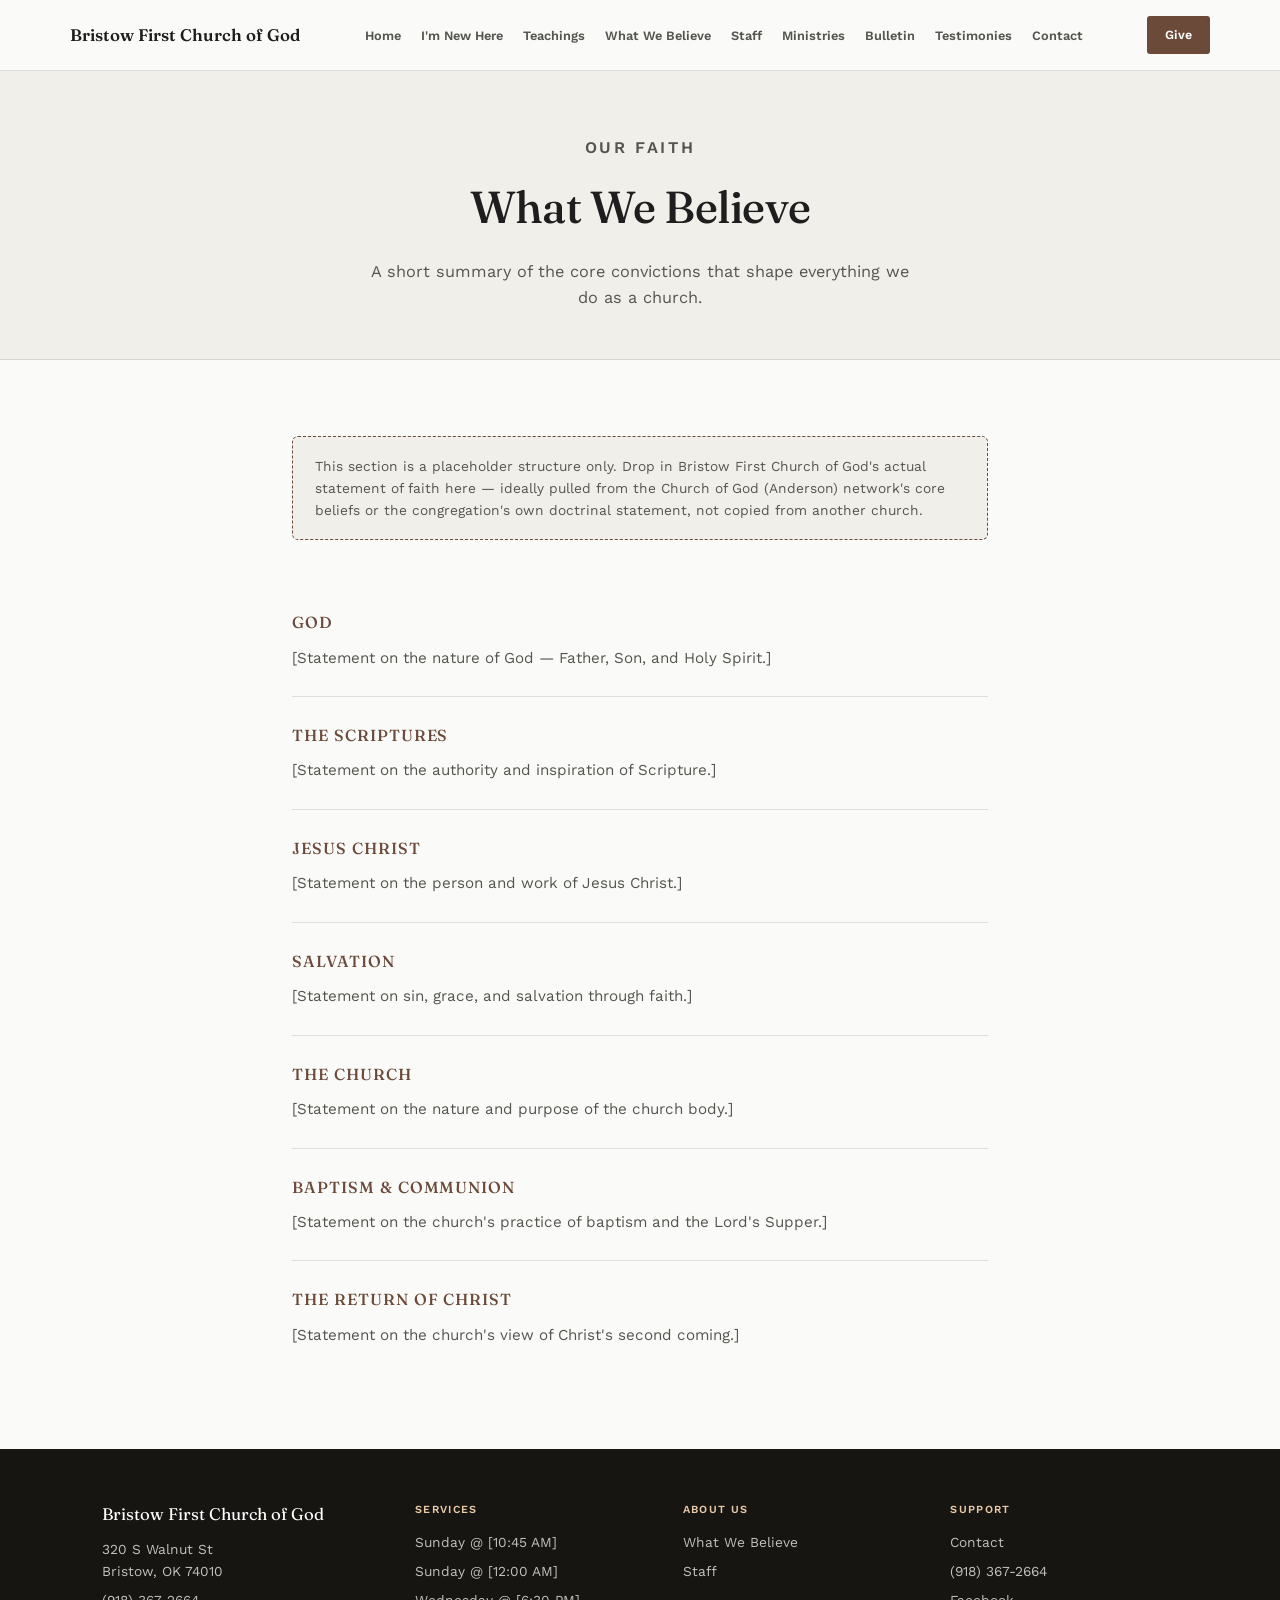
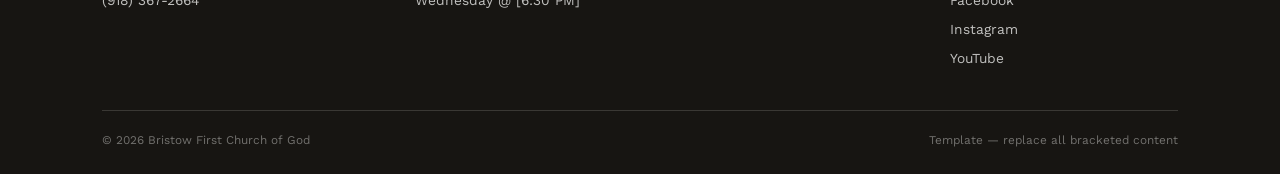
==== believe.html @ 2128fc67 "First commit of website for BFCOG" ====
<!DOCTYPE html>
<html lang="en">
<head>
<meta charset="UTF-8">
<meta name="viewport" content="width=device-width, initial-scale=1.0">
<title>What We Believe — Bristow First Church of God</title>
<link rel="preconnect" href="https://fonts.googleapis.com">
<link href="https://fonts.googleapis.com/css2?family=Fraunces:ital,opsz,wght@0,9..144,300;0,9..144,400;0,9..144,500;0,9..144,600;1,9..144,400&family=Work+Sans:wght@300;400;500;600&display=swap" rel="stylesheet">
<link rel="stylesheet" href="styles.css">
</head>
<body>

<header>
  <div class="wrap nav-row">
    <!-- Brand link returning to homepage -->
    <a href="index.html" class="brand">Bristow First Church of God</a>
    <nav>
      <ul>
        <!-- Home link added -->
        <li><a href="index.html">Home</a></li>
        <li><a href="new.html">I'm New Here</a></li>
        <li><a href="teachings.html">Teachings</a></li>
        <li><a href="believe.html">What We Believe</a></li>
        <li><a href="staff.html">Staff</a></li>
        <li><a href="ministries.html">Ministries</a></li>
        <li><a href="bulletin.html">Bulletin</a></li>
        <li><a href="testimonies.html">Testimonies</a></li>
        <li><a href="contact.html">Contact</a></li>
      </ul>
    </nav>
    <a href="give.html" class="nav-give">Give</a>
  </div>
</header>

<section class="page-banner">
  <div class="wrap">
    <p class="eyebrow">Our Faith</p>
    <h1>What We Believe</h1>
    <p>A short summary of the core convictions that shape everything we do as a church.</p>
  </div>
</section>

<section>
  <div class="wrap belief-block">
    <div class="belief-placeholder-flag">
      This section is a placeholder structure only. Drop in Bristow First Church of God's actual statement of faith here — ideally pulled from the Church of God (Anderson) network's core beliefs or the congregation's own doctrinal statement, not copied from another church.
    </div>

    <div class="belief-item">
      <h3>God</h3>
      <p>[Statement on the nature of God — Father, Son, and Holy Spirit.]</p>
    </div>
    <div class="belief-item">
      <h3>The Scriptures</h3>
      <p>[Statement on the authority and inspiration of Scripture.]</p>
    </div>
    <div class="belief-item">
      <h3>Jesus Christ</h3>
      <p>[Statement on the person and work of Jesus Christ.]</p>
    </div>
    <div class="belief-item">
      <h3>Salvation</h3>
      <p>[Statement on sin, grace, and salvation through faith.]</p>
    </div>
    <div class="belief-item">
      <h3>The Church</h3>
      <p>[Statement on the nature and purpose of the church body.]</p>
    </div>
    <div class="belief-item">
      <h3>Baptism &amp; Communion</h3>
      <p>[Statement on the church's practice of baptism and the Lord's Supper.]</p>
    </div>
    <div class="belief-item">
      <h3>The Return of Christ</h3>
      <p>[Statement on the church's view of Christ's second coming.]</p>
    </div>
  </div>
</section>

<footer>
  <div class="wrap">
    <div class="footer-grid">
      <div>
        <div class="footer-brand">Bristow First Church of God</div>
        <p>320 S Walnut St<br>Bristow, OK 74010</p>
        <p>(918) 367-2664</p>
      </div>
      <div>
        <h5>Services</h5>
        <p>Sunday @ [10:45 AM]</p>
        <p>Sunday @ [12:00 AM]</p>
        <p>Wednesday @ [6:30 PM]</p>
      </div>
      <div>
        <h5>About Us</h5>
        <a href="believe.html">What We Believe</a>
        <a href="staff.html">Staff</a>
      </div>
      <div>
        <h5>Support</h5>
        <a href="contact.html">Contact</a>
        <p>(918) 367-2664</p>
        <a href="#">Facebook</a>
        <a href="#">Instagram</a>
        <a href="#">YouTube</a>
      </div>
    </div>
    <div class="footer-bottom">
      <span>© 2026 Bristow First Church of God</span>
      <span>Template — replace all bracketed content</span>
    </div>
  </div>
</footer>

</body>
</html>
---- styles.css ----
:root {
  --bg: #FAFAF8;
  --ink: #1E1E1E;
  --ink-soft: #55554F;
  --accent: #6B4A3A;
  --accent-deep: #543A2E;
  --line: rgba(30,30,30,0.12);
  --panel: #F1EFEA;
}
* { box-sizing: border-box; margin: 0; padding: 0; }
html { scroll-behavior: smooth; }
body {
  background: var(--bg); color: var(--ink);
  font-family: 'Work Sans', sans-serif; line-height: 1.6;
  -webkit-font-smoothing: antialiased;
}
h1, h2, h3 { font-family: 'Fraunces', serif; font-weight: 500; letter-spacing: -0.01em; }
a { color: inherit; text-decoration: none; }
.wrap { max-width: 1140px; margin: 0 auto; padding: 0 32px; }
.eyebrow { font-size: 0.72rem; letter-spacing: 0.16em; text-transform: uppercase; color: var(--accent); font-weight: 600; }

/* ---- Header / wide flat nav ---- */
header { position: sticky; top: 0; z-index: 50; background: rgba(250,250,248,0.95); backdrop-filter: blur(8px); border-bottom: 1px solid var(--line); }
.nav-row { display: flex; align-items: center; justify-content: space-between; padding: 16px 0; gap: 20px; }
.brand { font-family: 'Fraunces', serif; font-size: 1.05rem; font-weight: 600; white-space: nowrap; }
nav ul { list-style: none; display: flex; gap: 20px; flex-wrap: wrap; }
nav a { font-size: 0.8rem; font-weight: 600; color: var(--ink-soft); white-space: nowrap; }
nav a:hover, nav a.active { color: var(--accent); }
.nav-give { background: var(--accent); color: #fff !important; padding: 9px 18px; border-radius: 3px; font-size: 0.78rem; font-weight: 600; white-space: nowrap; }
.nav-give:hover { background: var(--accent-deep); }

/* ---- Hero: full-bleed image w/ overlay verse + service times card ---- */
.hero {
  position: relative;
  min-height: 84vh;
  display: flex; align-items: flex-end;
  background: linear-gradient(180deg, rgba(30,25,20,0.15) 0%, rgba(20,16,13,0.75) 100%), var(--panel);
  color: #fff;
}
.hero-placeholder-note {
  position: absolute; top: 16px; left: 16px;
  background: rgba(255,255,255,0.9); color: var(--ink);
  font-size: 0.72rem; font-weight: 600; padding: 6px 12px; border-radius: 3px;
}
.hero-inner { width: 100%; padding: 60px 0 48px; }
.hero-verse {
  font-size: clamp(1.3rem, 2.6vw, 1.8rem);
  font-style: italic; font-weight: 400;
  max-width: 26ch; margin-bottom: 40px;
  line-height: 1.4;
}
.hero-panel {
  display: flex; justify-content: space-between; align-items: flex-end;
  gap: 32px; flex-wrap: wrap;
  border-top: 1px solid rgba(255,255,255,0.25); padding-top: 28px;
}
.hero-addr { font-size: 0.9rem; letter-spacing: 0.03em; }
.hero-times .eyebrow { color: #E8C9A8; }
.hero-times-list { font-size: 0.95rem; margin-top: 8px; line-height: 1.7; }
.hero-cta { display: flex; gap: 12px; flex-wrap: wrap; }
.btn-primary { background: var(--accent); color: #fff; padding: 14px 26px; border-radius: 3px; font-size: 0.88rem; font-weight: 600; display: inline-block; transition: background 0.2s; }
.btn-primary:hover { background: var(--accent-deep); }
.btn-outline { border: 1.5px solid rgba(255,255,255,0.7); color: #fff; padding: 12.5px 24px; border-radius: 3px; font-size: 0.88rem; font-weight: 600; display: inline-block; }
.btn-outline:hover { background: rgba(255,255,255,0.12); }

/* ---- Gallery teaser link ---- */
.gallery-strip { padding: 20px 0; text-align: center; background: var(--panel); font-size: 0.9rem; }
.gallery-strip a { color: var(--accent); font-weight: 600; }
.gallery-strip a:hover { text-decoration: underline; }

section { padding: 76px 0; }
.section-head { max-width: 560px; margin: 0 auto 40px; text-align: center; }
.section-head h2 { font-size: clamp(1.6rem, 2.8vw, 2.1rem); margin-top: 8px; }
.section-head p { color: var(--ink-soft); margin-top: 10px; font-size: 0.95rem; }

/* ---- Get the App block ---- */
.app-band { background: var(--accent); color: #fff; text-align: center; }
.app-band h2 { color: #fff; }
.app-band p { color: rgba(255,255,255,0.8); margin: 10px 0 28px; }
.app-badges { display: flex; justify-content: center; gap: 14px; flex-wrap: wrap; }
.app-badge {
  border: 1.5px solid rgba(255,255,255,0.6); border-radius: 6px;
  padding: 10px 18px; font-size: 0.82rem; font-weight: 600;
}

/* ---- Contact form ---- */
.contact-form { max-width: 560px; margin: 0 auto; display: grid; gap: 14px; }
.form-row { display: grid; grid-template-columns: 1fr 1fr; gap: 14px; }
input, textarea {
  width: 100%; padding: 13px 16px; border: 1px solid var(--line); border-radius: 3px;
  font-family: 'Work Sans', sans-serif; font-size: 0.9rem; background: #fff; color: var(--ink);
}
textarea { min-height: 120px; resize: vertical; }
.contact-form button {
  justify-self: start; background: var(--accent); color: #fff; border: none;
  padding: 13px 30px; border-radius: 3px; font-size: 0.88rem; font-weight: 600; cursor: pointer;
}
.contact-form button:hover { background: var(--accent-deep); }

/* ---- Footer: Services / About / Support columns ---- */
footer { background: #171512; color: rgba(250,250,248,0.75); padding: 52px 0 24px; }
.footer-grid { display: grid; grid-template-columns: 1.2fr 1fr 1fr 1fr; gap: 40px; padding-bottom: 34px; border-bottom: 1px solid rgba(250,250,248,0.15); }
.footer-brand { font-family: 'Fraunces', serif; color: #fff; font-size: 1.05rem; margin-bottom: 10px; }
.footer-grid h5 { font-size: 0.68rem; letter-spacing: 0.12em; text-transform: uppercase; color: #E8C9A8; margin-bottom: 12px; font-weight: 600; }
.footer-grid p, .footer-grid a { font-size: 0.86rem; display: block; margin-bottom: 7px; color: rgba(250,250,248,0.75); }
.footer-grid a:hover { color: #fff; }
.footer-bottom { padding-top: 20px; display: flex; justify-content: space-between; font-size: 0.74rem; color: rgba(250,250,248,0.4); flex-wrap: wrap; gap: 10px; }

/* ==========================================================
   "I'm New Here" page
   ========================================================== */

/* Simple page header banner (no full hero image needed here) */
.page-banner {
  background: var(--panel);
  padding: 64px 0 48px;
  text-align: center;
  border-bottom: 1px solid var(--line);
}
.page-banner h1 { font-size: clamp(2rem, 4vw, 2.8rem); margin: 10px 0 16px; }
.page-banner p { color: var(--ink-soft); max-width: 56ch; margin: 0 auto; font-size: 1.02rem; }

/* Welcome video/media block */
.welcome-media {
  aspect-ratio: 16/9;
  max-width: 820px;
  margin: 0 auto;
  background: #17140f;
  border-radius: 6px;
  display: flex; align-items: center; justify-content: center;
  position: relative;
  overflow: hidden;
}
.welcome-media-note {
  color: rgba(255,255,255,0.55);
  font-size: 0.82rem;
  font-weight: 600;
  text-align: center;
}
.play-circle {
  width: 64px; height: 64px; border-radius: 50%;
  background: var(--accent);
  display: flex; align-items: center; justify-content: center;
  margin: 0 auto 14px;
}

/* Three-way CTA cards: Get Connected / I Need Prayer / Plan Your Visit */
.new-cta-grid {
  display: grid;
  grid-template-columns: repeat(3, 1fr);
  gap: 22px;
}
.new-cta-card {
  background: #fff;
  border: 1px solid var(--line);
  border-radius: 6px;
  padding: 34px 28px;
  text-align: center;
  transition: transform 0.2s, box-shadow 0.2s;
}
.new-cta-card:hover { transform: translateY(-3px); box-shadow: 0 18px 34px -20px rgba(30,30,30,0.28); }
.new-cta-icon {
  width: 48px; height: 48px; border-radius: 50%;
  background: var(--panel);
  display: flex; align-items: center; justify-content: center;
  margin: 0 auto 18px;
}
.new-cta-card h3 { font-size: 1.15rem; margin-bottom: 10px; }
.new-cta-card p { color: var(--ink-soft); font-size: 0.9rem; margin-bottom: 20px; }
.new-cta-card a.btn-primary { padding: 11px 22px; font-size: 0.82rem; }

/* "What to expect" simple list section */
.expect-list {
  max-width: 720px;
  margin: 0 auto;
  display: grid;
  gap: 22px;
}
.expect-item { display: flex; gap: 18px; align-items: flex-start; }
.expect-num {
  font-family: 'Fraunces', serif; font-style: italic; color: var(--accent);
  font-size: 1.15rem; width: 30px; flex-shrink: 0;
}
.expect-item h4 { font-size: 1rem; margin-bottom: 4px; }
.expect-item p { color: var(--ink-soft); font-size: 0.9rem; }

@media (max-width: 900px) {
  nav ul { display: none; }
  .form-row { grid-template-columns: 1fr; }
  .footer-grid { grid-template-columns: 1fr 1fr; }
  .new-cta-grid { grid-template-columns: 1fr; }
}

/* ==========================================================
   Teachings page
   ========================================================== */
.current-series {
  background: var(--panel);
  border-radius: 8px;
  padding: 36px;
  display: flex; justify-content: space-between; align-items: center;
  gap: 24px; flex-wrap: wrap;
  margin-bottom: 56px;
}
.current-series h3 { font-size: 1.3rem; margin: 6px 0 6px; }
.current-series p { color: var(--ink-soft); font-size: 0.92rem; }

.book-columns { display: grid; grid-template-columns: 1fr 1fr; gap: 48px; }
.book-columns h3 { font-size: 0.9rem; letter-spacing: 0.1em; text-transform: uppercase; color: var(--accent); margin-bottom: 18px; }
.book-list { list-style: none; columns: 2; gap: 20px; }
.book-list li { margin-bottom: 10px; break-inside: avoid; }
.book-list a { font-size: 0.92rem; color: var(--ink); border-bottom: 1px solid transparent; }
.book-list a:hover { color: var(--accent); border-bottom-color: var(--accent); }

.topic-chip-row { display: flex; flex-wrap: wrap; gap: 10px; margin-top: 56px; }
.topic-chip {
  border: 1px solid var(--line); border-radius: 20px; padding: 9px 18px;
  font-size: 0.84rem; font-weight: 500; color: var(--ink-soft);
}
.topic-chip:hover { border-color: var(--accent); color: var(--accent); }

/* ==========================================================
   What We Believe page
   ========================================================== */
.belief-block { max-width: 760px; margin: 0 auto; }
.belief-item { padding: 26px 0; border-bottom: 1px solid var(--line); }
.belief-item:last-child { border-bottom: none; }
.belief-item h3 { font-size: 1rem; letter-spacing: 0.06em; text-transform: uppercase; color: var(--accent); margin-bottom: 10px; }
.belief-item p { color: var(--ink-soft); font-size: 0.95rem; }
.belief-placeholder-flag {
  background: var(--panel); border: 1px dashed var(--accent);
  border-radius: 6px; padding: 18px 22px; font-size: 0.86rem; color: var(--ink-soft);
  margin-bottom: 44px;
}

/* ==========================================================
   Staff page
   ========================================================== */
.staff-section-label {
  font-family: 'Fraunces', serif; font-size: 1.4rem; margin: 64px 0 28px;
  padding-top: 8px; border-top: 1px solid var(--line);
}
.staff-section-label:first-of-type { border-top: none; margin-top: 0; }
.staff-grid { display: grid; grid-template-columns: repeat(3, 1fr); gap: 32px; }
.staff-grid.board { grid-template-columns: repeat(4, 1fr); }
.staff-card { text-align: left; }
.staff-photo {
  aspect-ratio: 1/1; border-radius: 6px; background: var(--panel);
  display: flex; align-items: center; justify-content: center;
  color: var(--ink-soft); font-size: 0.78rem; font-weight: 600; margin-bottom: 16px;
}
.staff-card h3 { font-size: 1.05rem; margin-bottom: 3px; }
.staff-card .staff-role { color: var(--accent); font-size: 0.84rem; font-weight: 600; margin-bottom: 4px; }
.staff-card .staff-email { color: var(--ink-soft); font-size: 0.82rem; }

/* ==========================================================
   Ministries page
   ========================================================== */
.ministries-grid { display: grid; grid-template-columns: repeat(3, 1fr); gap: 22px; }
.ministry-card {
  background: #fff; border: 1px solid var(--line); border-radius: 6px; padding: 28px;
  transition: transform 0.2s, box-shadow 0.2s;
}
.ministry-card:hover { transform: translateY(-3px); box-shadow: 0 16px 30px -18px rgba(30,30,30,0.25); }
.ministry-card h3 { font-size: 1.05rem; margin-bottom: 8px; }
.ministry-card p { color: var(--ink-soft); font-size: 0.88rem; }

/* ==========================================================
   Monthly Bulletin page
   ========================================================== */
.bulletin-frame {
  max-width: 640px; margin: 0 auto;
  aspect-ratio: 8.5/11; background: var(--panel); border: 1px solid var(--line); border-radius: 6px;
  display: flex; align-items: center; justify-content: center;
  color: var(--ink-soft); font-size: 0.85rem; font-weight: 600;
}
.bulletin-archive { max-width: 640px; margin: 32px auto 0; display: grid; gap: 10px; }
.bulletin-archive-row {
  display: flex; justify-content: space-between; align-items: center;
  padding: 14px 18px; border: 1px solid var(--line); border-radius: 4px; font-size: 0.9rem;
}
.bulletin-archive-row a { color: var(--accent); font-weight: 600; font-size: 0.84rem; }

/* ==========================================================
   Testimonies page
   ========================================================== */
.testimony-grid { display: grid; grid-template-columns: repeat(3, 1fr); gap: 24px; }
.testimony-card { background: #fff; border: 1px solid var(--line); border-radius: 6px; overflow: hidden; }
.testimony-thumb {
  aspect-ratio: 16/9; background: #17140f;
  display: flex; align-items: center; justify-content: center;
}
.testimony-body { padding: 18px 20px; }
.testimony-body h3 { font-size: 0.98rem; }

/* ==========================================================
   Contact page
   ========================================================== */
.contact-layout { display: grid; grid-template-columns: 1fr 1fr; gap: 64px; align-items: start; }
.contact-info-block { display: grid; gap: 28px; }
.contact-info-item h4 { font-size: 0.72rem; letter-spacing: 0.12em; text-transform: uppercase; color: var(--accent); margin-bottom: 8px; font-weight: 600; }
.contact-info-item p { font-size: 1rem; }
.service-time-row { display: flex; justify-content: space-between; font-size: 0.92rem; padding: 10px 0; border-bottom: 1px solid var(--line); }
.service-time-row:last-child { border-bottom: none; }

/* ==========================================================
   Give page
   ========================================================== */
.give-panel {
  max-width: 620px; margin: 0 auto;
  background: var(--panel); border-radius: 8px; padding: 48px;
  text-align: center;
}
.give-panel h2 { margin: 12px 0 14px; }
.give-panel p { color: var(--ink-soft); margin-bottom: 26px; }
.give-methods { display: flex; flex-direction: column; gap: 10px; margin-top: 30px; text-align: left; }
.give-method-row {
  display: flex; justify-content: space-between; align-items: center;
  background: #fff; border: 1px solid var(--line); border-radius: 4px; padding: 14px 18px; font-size: 0.9rem;
}

@media (max-width: 900px) {
  .book-columns { grid-template-columns: 1fr; }
  .staff-grid, .staff-grid.board, .ministries-grid, .testimony-grid { grid-template-columns: 1fr 1fr; }
  .contact-layout { grid-template-columns: 1fr; }
}
@media (max-width: 560px) {
  .staff-grid, .staff-grid.board, .ministries-grid, .testimony-grid { grid-template-columns: 1fr; }
  .book-list { columns: 1; }
}
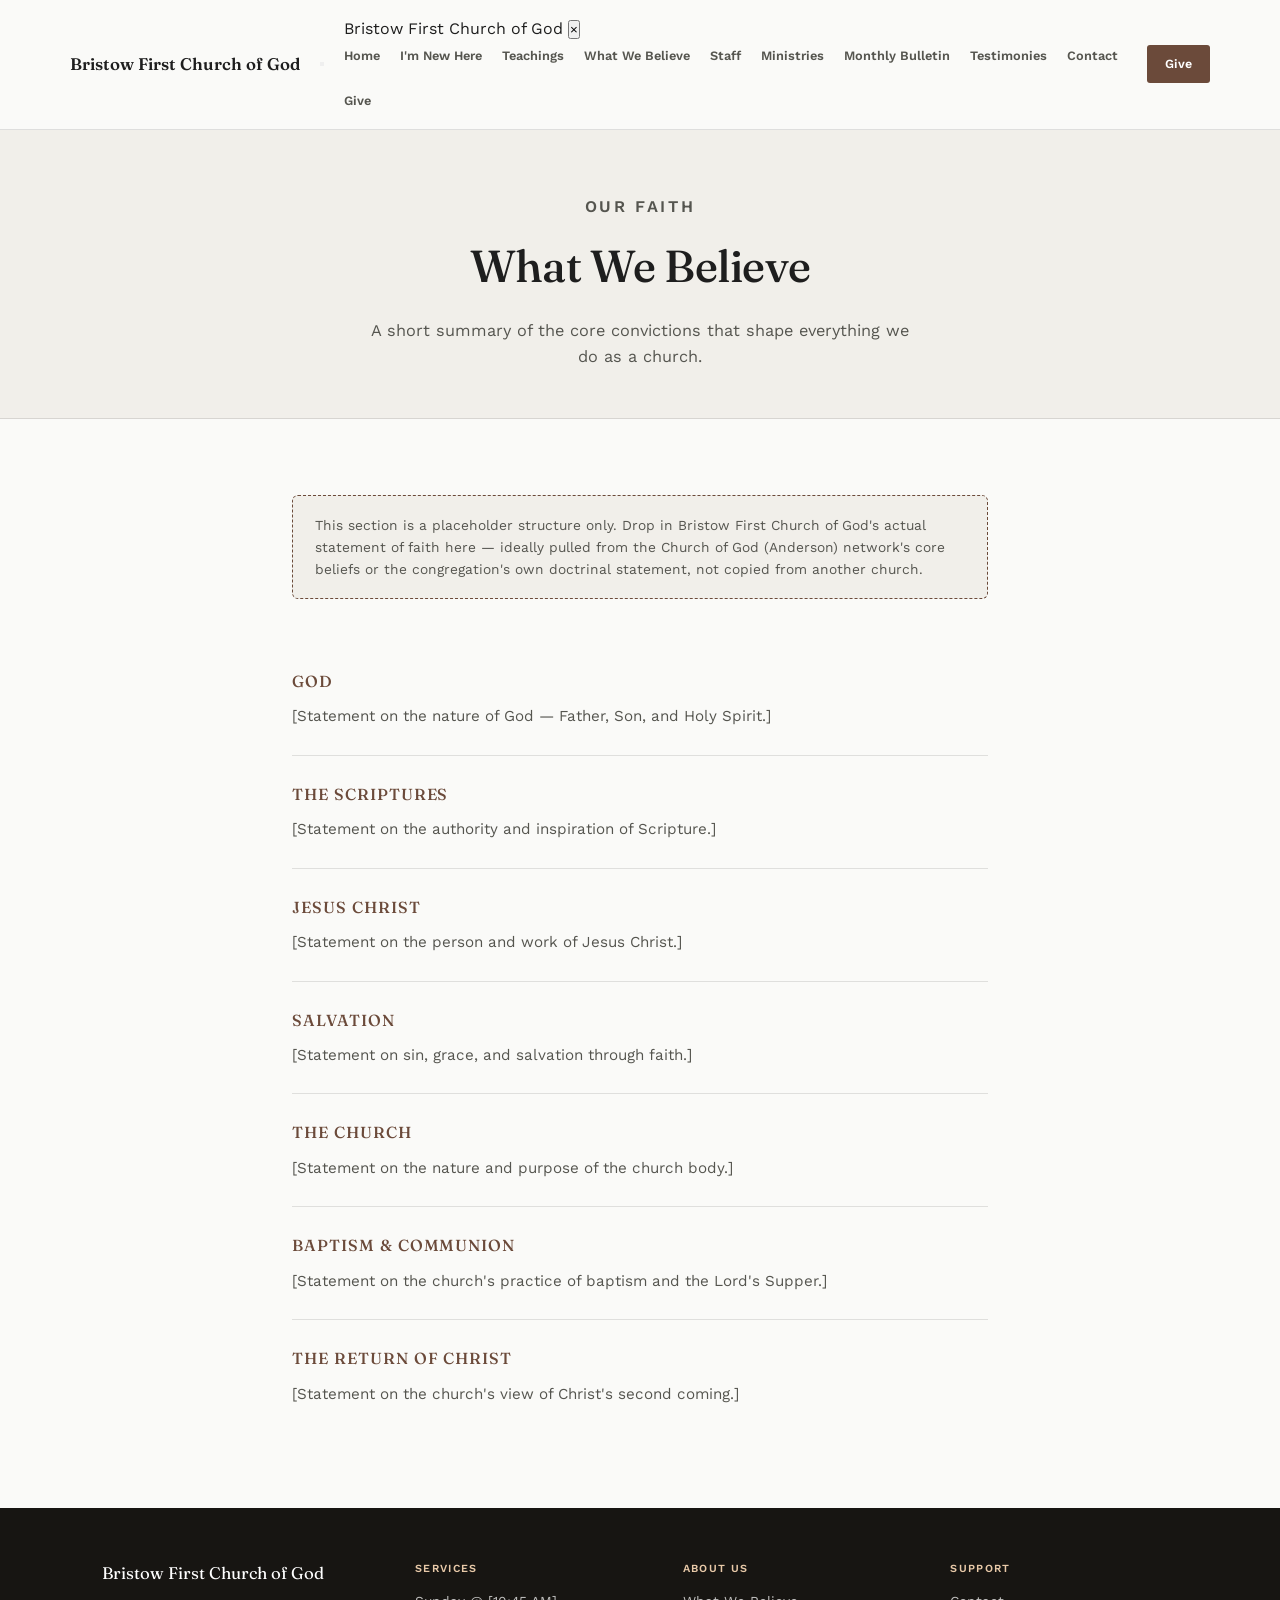
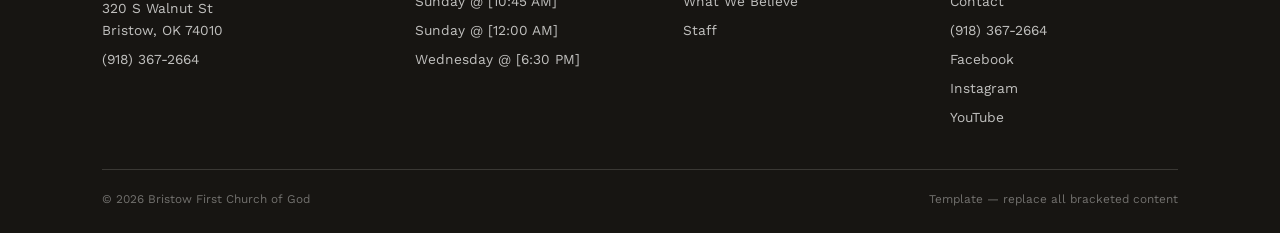
==== commit 8e43ca3f: "added mobile dropdown header" ====
--- a/believe.html
+++ b/believe.html
@@ -12,23 +12,35 @@
 
 <header>
   <div class="wrap nav-row">
-    <!-- Brand link returning to homepage -->
     <a href="index.html" class="brand">Bristow First Church of God</a>
-    <nav>
+    
+    <!-- Mobile Hamburger Button -->
+    <button class="nav-toggle" id="navToggle" aria-label="Toggle navigation">
+      <span class="icon-bar"></span>
+      <span class="icon-bar"></span>
+      <span class="icon-bar"></span>
+    </button>
+
+    <!-- Navigation Menu (Slides out on mobile) -->
+    <nav id="navMenu">
+      <div class="mobile-nav-header">
+        <span class="mobile-brand">Bristow First Church of God</span>
+        <button class="nav-close" id="navClose" aria-label="Close menu">&times;</button>
+      </div>
       <ul>
-        <!-- Home link added -->
         <li><a href="index.html">Home</a></li>
         <li><a href="new.html">I'm New Here</a></li>
         <li><a href="teachings.html">Teachings</a></li>
         <li><a href="believe.html">What We Believe</a></li>
         <li><a href="staff.html">Staff</a></li>
         <li><a href="ministries.html">Ministries</a></li>
-        <li><a href="bulletin.html">Bulletin</a></li>
+        <li><a href="bulletin.html">Monthly Bulletin</a></li>
         <li><a href="testimonies.html">Testimonies</a></li>
         <li><a href="contact.html">Contact</a></li>
+        <li><a href="give.html" class="mobile-give-link">Give</a></li>
       </ul>
     </nav>
-    <a href="give.html" class="nav-give">Give</a>
+    <a href="give.html" class="nav-give desktop-only">Give</a>
   </div>
 </header>
 
@@ -111,6 +123,24 @@
     </div>
   </div>
 </footer>
+<script>
+  const navToggle = document.getElementById('navToggle');
+  const navClose = document.getElementById('navClose');
+  const navMenu = document.getElementById('navMenu');
 
+  if (navToggle && navMenu) {
+    navToggle.addEventListener('click', () => {
+      navMenu.classList.add('is-open');
+      document.body.style.overflow = 'hidden'; // Prevent background scrolling
+    });
+  }
+
+  if (navClose && navMenu) {
+    navClose.addEventListener('click', () => {
+      navMenu.classList.remove('is-open');
+      document.body.style.overflow = '';
+    });
+  }
+</script>
 </body>
 </html>
--- a/styles.css
+++ b/styles.css
@@ -184,13 +184,6 @@
 .expect-item h4 { font-size: 1rem; margin-bottom: 4px; }
 .expect-item p { color: var(--ink-soft); font-size: 0.9rem; }
 
-@media (max-width: 900px) {
-  nav ul { display: none; }
-  .form-row { grid-template-columns: 1fr; }
-  .footer-grid { grid-template-columns: 1fr 1fr; }
-  .new-cta-grid { grid-template-columns: 1fr; }
-}
-
 /* ==========================================================
    Teachings page
    ========================================================== */
@@ -319,12 +312,230 @@
   background: #fff; border: 1px solid var(--line); border-radius: 4px; padding: 14px 18px; font-size: 0.9rem;
 }
 
+/* ==========================================================
+   Responsive Breakpoints
+   ========================================================== */
+
+/* Tablet & Smaller Devices */
 @media (max-width: 900px) {
+  .wrap { padding: 0 20px; }
   .book-columns { grid-template-columns: 1fr; }
-  .staff-grid, .staff-grid.board, .ministries-grid, .testimony-grid { grid-template-columns: 1fr 1fr; }
-  .contact-layout { grid-template-columns: 1fr; }
-}
-@media (max-width: 560px) {
-  .staff-grid, .staff-grid.board, .ministries-grid, .testimony-grid { grid-template-columns: 1fr; }
+  .staff-grid, .staff-grid.board, .ministries-grid, .testimony-grid { grid-template-columns: repeat(2, 1fr); }
+  .contact-layout { grid-template-columns: 1fr; gap: 40px; }
+  .footer-grid { grid-template-columns: repeat(2, 1fr); gap: 30px; }
+  nav ul { gap: 12px 16px; }
+}
+
+/* Mobile Phone Screens */
+@media (max-width: 600px) {
+  section { padding: 44px 0; }
+  
+  /* Navigation & Header */
+  .nav-row {
+    flex-direction: column;
+    align-items: stretch;
+    gap: 12px;
+    padding: 12px 0;
+  }
+  .brand {
+    text-align: center;
+    white-space: normal;
+  }
+  nav ul {
+    justify-content: center;
+    gap: 10px 14px;
+  }
+  nav a {
+    font-size: 0.78rem;
+  }
+  .nav-give {
+    text-align: center;
+    display: block;
+    width: 100%;
+  }
+
+  /* Hero & Banners */
+  .hero {
+    min-height: auto;
+    padding: 40px 0 32px;
+  }
+  .hero-verse {
+    font-size: 1.15rem;
+    margin-bottom: 24px;
+  }
+  .hero-panel {
+    flex-direction: column;
+    align-items: stretch;
+    gap: 20px;
+  }
+  .hero-cta {
+    flex-direction: column;
+  }
+  .hero-cta .btn-primary, .hero-cta .btn-outline {
+    text-align: center;
+    width: 100%;
+  }
+  .page-banner {
+    padding: 40px 0 28px;
+  }
+  .page-banner h1 {
+    font-size: 1.75rem;
+  }
+
+  /* Card Grids */
+  .staff-grid, 
+  .staff-grid.board, 
+  .ministries-grid, 
+  .testimony-grid, 
+  .new-cta-grid {
+    grid-template-columns: 1fr;
+    gap: 16px;
+  }
+
+  /* Layout Containers & Components */
   .book-list { columns: 1; }
+  .form-row { grid-template-columns: 1fr; gap: 14px; }
+  .footer-grid { grid-template-columns: 1fr; gap: 28px; }
+  .footer-bottom {
+    flex-direction: column;
+    align-items: center;
+    text-align: center;
+  }
+
+  .give-panel {
+    padding: 24px 16px;
+  }
+  .give-method-row {
+    flex-direction: column;
+    align-items: flex-start;
+    gap: 4px;
+  }
+
+  .expect-item {
+    gap: 12px;
+  }
+
+  .current-series {
+    padding: 20px;
+    flex-direction: column;
+    align-items: stretch;
+  }
+
+  .bulletin-archive-row {
+    flex-direction: column;
+    align-items: flex-start;
+    gap: 6px;
+  }
+  /* Mobile Hamburger Toggle Button - Hidden by default on desktop */
+.nav-toggle {
+  display: none;
+  background: none;
+  border: none;
+  cursor: pointer;
+  padding: 8px;
+  flex-direction: column;
+  gap: 5px;
+  z-index: 60;
+}
+
+.icon-bar {
+  display: block;
+  width: 24px;
+  height: 2px;
+  background-color: var(--ink);
+  transition: all 0.3s ease;
+}
+
+.mobile-nav-header {
+  display: none;
+}
+
+.mobile-give-link {
+  display: none;
+}
+
+/* Mobile Screen Modifications */
+@media (max-width: 900px) {
+    .desktop-only {
+      display: none !important;
+    }
+
+    .nav-toggle {
+      display: flex;
+    }
+
+    /* Full-screen dark overlay menu matching reference image */
+    nav {
+      position: fixed;
+      top: 0;
+      left: 0;
+      width: 100vw;
+      height: 100vh;
+      background: rgba(18, 16, 14, 0.96); /* Dark semi-transparent background */
+      backdrop-filter: blur(10px);
+      z-index: 100;
+      padding: 32px 24px;
+      display: flex;
+      flex-direction: column;
+      opacity: 0;
+      pointer-events: none;
+      transition: opacity 0.25s ease-in-out;
+    }
+
+    /* Active state class toggled by JS */
+    nav.is-open {
+      opacity: 1;
+      pointer-events: auto;
+    }
+
+    .mobile-nav-header {
+      display: flex;
+      justify-content: space-between;
+      align-items: center;
+      width: 100%;
+      margin-bottom: 24px;
+      padding-bottom: 12px;
+    }
+
+    .mobile-brand {
+      color: rgba(255, 255, 255, 0.4);
+      font-size: 0.75rem;
+      letter-spacing: 0.12em;
+      text-transform: uppercase;
+      font-weight: 600;
+    }
+
+    .nav-close {
+      background: none;
+      border: none;
+      color: #fff;
+      font-size: 2.2rem;
+      line-height: 1;
+      cursor: pointer;
+    }
+
+    nav ul {
+      display: flex;
+      flex-direction: column;
+      align-items: flex-start;
+      gap: 18px;
+      width: 100%;
+    }
+
+    nav a {
+      color: #ffffff;
+      font-size: 1.25rem;
+      font-weight: 500;
+      letter-spacing: -0.01em;
+    }
+
+    nav a:hover, nav a.active {
+      color: #E8C9A8;
+    }
+
+    .mobile-give-link {
+      display: inline-block;
+      color: #fff;
+    }
+  }
 }
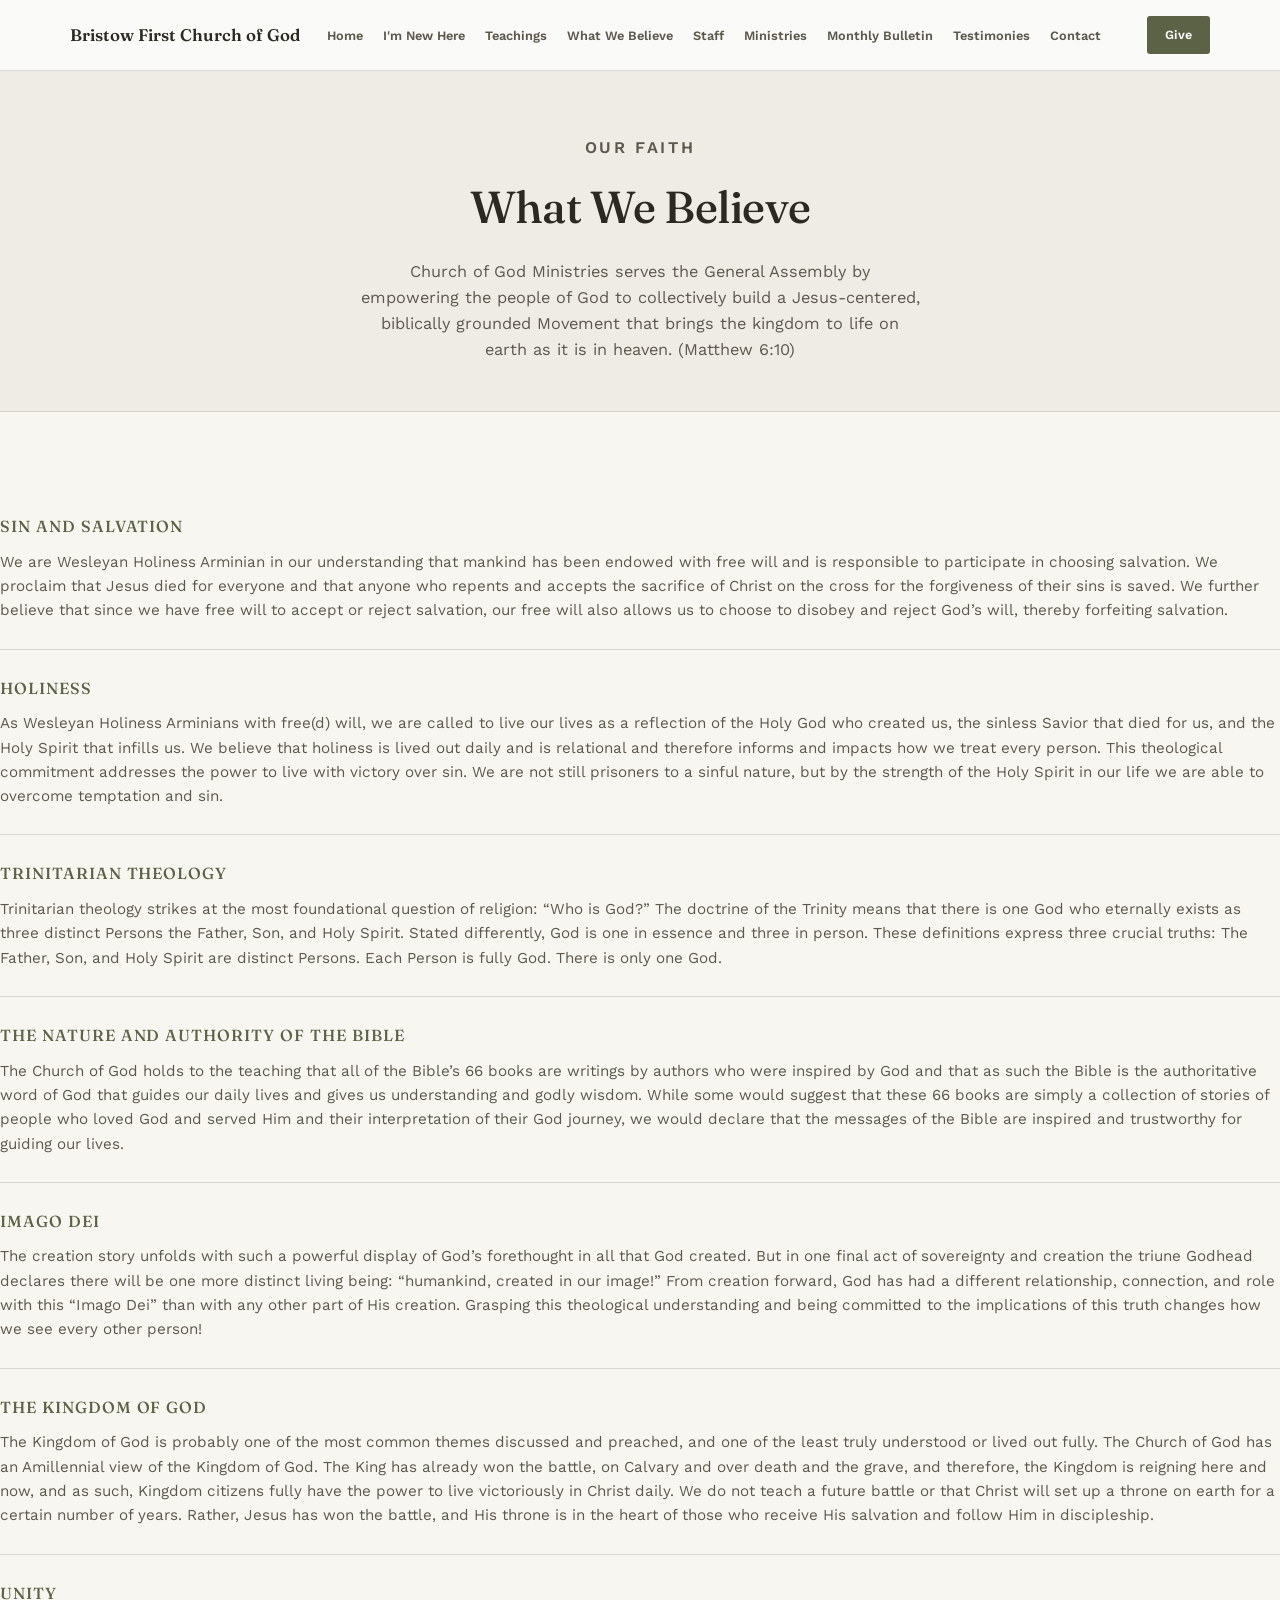
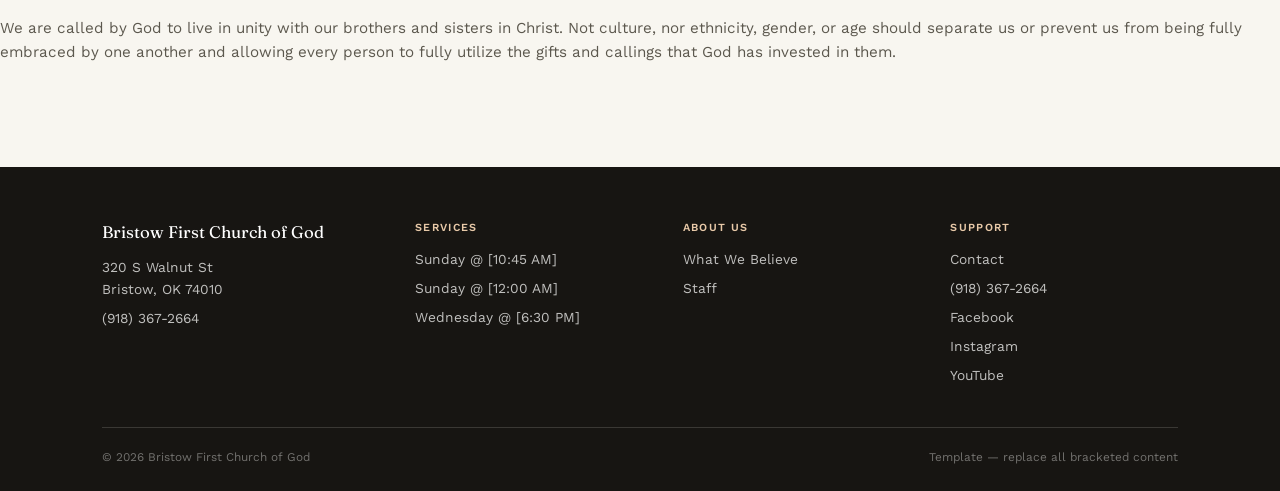
==== commit a0bcb652: "fixed front page and what we believe page" ====
--- a/believe.html
+++ b/believe.html
@@ -48,43 +48,67 @@
   <div class="wrap">
     <p class="eyebrow">Our Faith</p>
     <h1>What We Believe</h1>
-    <p>A short summary of the core convictions that shape everything we do as a church.</p>
+    <p>Church of God Ministries serves the General Assembly by empowering the people of God to collectively 
+      build a Jesus-centered, biblically grounded Movement that brings the kingdom to life on earth as it is in heaven. (Matthew 6:10)</p>
   </div>
 </section>
 
 <section>
-  <div class="wrap belief-block">
-    <div class="belief-placeholder-flag">
-      This section is a placeholder structure only. Drop in Bristow First Church of God's actual statement of faith here — ideally pulled from the Church of God (Anderson) network's core beliefs or the congregation's own doctrinal statement, not copied from another church.
-    </div>
-
     <div class="belief-item">
-      <h3>God</h3>
-      <p>[Statement on the nature of God — Father, Son, and Holy Spirit.]</p>
+      <h3>SIN AND SALVATION</h3>
+      <p>We are Wesleyan Holiness Arminian in our understanding that mankind has been endowed with free will 
+        and is responsible to participate in choosing salvation. We proclaim that Jesus died for everyone 
+        and that anyone who repents and accepts the sacrifice of Christ on the cross for the forgiveness 
+        of their sins is saved. We further believe that since we have free will to accept or reject salvation, 
+        our free will also allows us to choose to disobey and reject God’s will, thereby forfeiting salvation.</p>
     </div>
     <div class="belief-item">
-      <h3>The Scriptures</h3>
-      <p>[Statement on the authority and inspiration of Scripture.]</p>
+      <h3>HOLINESS</h3>
+      <p>As Wesleyan Holiness Arminians with free(d) will, we are called to live our lives as a reflection of 
+        the Holy God who created us, the sinless Savior that died for us, and the Holy Spirit that infills us. 
+        We believe that holiness is lived out daily and is relational and therefore informs and impacts how we 
+        treat every person. This theological commitment addresses the power to live with victory over sin. 
+        We are not still prisoners to a sinful nature, but by the strength of the Holy Spirit in our life we are 
+        able to overcome temptation and sin.</p>
     </div>
     <div class="belief-item">
-      <h3>Jesus Christ</h3>
-      <p>[Statement on the person and work of Jesus Christ.]</p>
+      <h3>TRINITARIAN THEOLOGY</h3>
+      <p>Trinitarian theology strikes at the most foundational question of religion: “Who is God?” The doctrine of 
+        the Trinity means that there is one God who eternally exists as three distinct Persons the Father, Son, and 
+        Holy Spirit. Stated differently, God is one in essence and three in person. These definitions express three 
+        crucial truths: The Father, Son, and Holy Spirit are distinct Persons. Each Person is fully God. There is only 
+        one God.</p>
     </div>
     <div class="belief-item">
-      <h3>Salvation</h3>
-      <p>[Statement on sin, grace, and salvation through faith.]</p>
+      <h3>THE NATURE AND AUTHORITY OF THE BIBLE</h3>
+      <p>The Church of God holds to the teaching that all of the Bible’s 66 books are writings by authors who were inspired 
+        by God and that as such the Bible is the authoritative word of God that guides our daily lives and gives us understanding 
+        and godly wisdom. While some would suggest that these 66 books are simply a collection of stories of people who loved 
+        God and served Him and their interpretation of their God journey, we would declare that the messages of the Bible are 
+        inspired and trustworthy for guiding our lives.</p>
     </div>
     <div class="belief-item">
-      <h3>The Church</h3>
-      <p>[Statement on the nature and purpose of the church body.]</p>
+      <h3>IMAGO DEI</h3>
+      <p>The creation story unfolds with such a powerful display of God’s forethought in all that God created. But in one final 
+        act of sovereignty and creation the triune Godhead declares there will be one more distinct living being: “humankind, 
+        created in our image!” From creation forward, God has had a different relationship, connection, and role with this 
+        “Imago Dei” than with any other part of His creation. Grasping this theological understanding and being committed to the 
+        implications of this truth changes how we see every other person!</p>
     </div>
     <div class="belief-item">
-      <h3>Baptism &amp; Communion</h3>
-      <p>[Statement on the church's practice of baptism and the Lord's Supper.]</p>
+      <h3>THE KINGDOM OF GOD</h3>
+      <p>The Kingdom of God is probably one of the most common themes discussed and preached, and one of the least truly understood 
+        or lived out fully. The Church of God has an Amillennial view of the Kingdom of God. The King has already won the battle, on 
+        Calvary and over death and the grave, and therefore, the Kingdom is reigning here and now, and as such, Kingdom citizens fully 
+        have the power to live victoriously in Christ daily. We do not teach a future battle or that Christ will set up a throne on 
+        earth for a certain number of years. Rather, Jesus has won the battle, and His throne is in the heart of those who receive 
+        His salvation and follow Him in discipleship.</p>
     </div>
     <div class="belief-item">
-      <h3>The Return of Christ</h3>
-      <p>[Statement on the church's view of Christ's second coming.]</p>
+      <h3>UNITY</h3>
+      <p>We are called by God to live in unity with our brothers and sisters in Christ. Not culture, nor ethnicity, gender, or age 
+        should separate us or prevent us from being fully embraced by one another and allowing every person to fully utilize the gifts 
+        and callings that God has invested in them. </p>
     </div>
   </div>
 </section>
--- a/styles.css
+++ b/styles.css
@@ -1,11 +1,11 @@
 :root {
-  --bg: #FAFAF8;
-  --ink: #1E1E1E;
-  --ink-soft: #55554F;
-  --accent: #6B4A3A;
-  --accent-deep: #543A2E;
-  --line: rgba(30,30,30,0.12);
-  --panel: #F1EFEA;
+  --bg: #F8F6F0;
+  --ink: #2B2922;
+  --ink-soft: #5C584E;
+  --accent: #5B6246;
+  --accent-deep: #3B3A32;
+  --line: rgba(43, 41, 34, 0.15);
+  --panel: #EFECE6;
 }
 * { box-sizing: border-box; margin: 0; padding: 0; }
 html { scroll-behavior: smooth; }
@@ -29,39 +29,167 @@
 .nav-give { background: var(--accent); color: #fff !important; padding: 9px 18px; border-radius: 3px; font-size: 0.78rem; font-weight: 600; white-space: nowrap; }
 .nav-give:hover { background: var(--accent-deep); }
 
-/* ---- Hero: full-bleed image w/ overlay verse + service times card ---- */
-.hero {
+/* ==========================================================
+   Hero Section (Torn Paper + Slideshow Layout)
+   ========================================================== */
+
+/* Outer Shell */
+/* 1. Ensure hero height matches the aspect ratio of your background image */
+.hero-wrapper {
   position: relative;
-  min-height: 84vh;
-  display: flex; align-items: flex-end;
-  background: linear-gradient(180deg, rgba(30,25,20,0.15) 0%, rgba(20,16,13,0.75) 100%), var(--panel);
-  color: #fff;
-}
-.hero-placeholder-note {
-  position: absolute; top: 16px; left: 16px;
-  background: rgba(255,255,255,0.9); color: var(--ink);
-  font-size: 0.72rem; font-weight: 600; padding: 6px 12px; border-radius: 3px;
-}
-.hero-inner { width: 100%; padding: 60px 0 48px; }
+  width: 100%;
+  min-height: 80vh; /* Ensures the container is tall enough to show the church */
+  overflow: hidden;
+  display: flex;
+  align-items: flex-start; /* Keeps text anchored to the top */
+  background-color: var(--bg);
+}
+
+/* 1. Background Slideshow (Right Side) */
+.slideshow-container {
+  position: absolute;
+  top: 0;
+  right: 0;
+  width: 50%;
+  height: 100%;
+  z-index: 1;
+}
+
+.slide {
+  position: absolute;
+  inset: 0;
+  background-size: cover;
+  background-position: center;
+  opacity: 0;
+  transition: opacity 1.2s ease-in-out;
+}
+
+.slide.active {
+  opacity: 1;
+}
+
+/* 1. Remove max-width and centering to pin text to the top-left */
+.hero-content {
+  position: relative;
+  z-index: 3;
+  width: 100%;
+  max-width: 100%; /* Spans full width so text can reach the true left edge */
+  margin: 0;        /* Removes centering margins */
+  padding: 32px 0 0 64px; /* Control exact distance from top and left bounds */
+}
+
+/* 2. Constrain text width so line wraps naturally instead of squishing */
+.hero-text-card {
+  padding-top: 0;
+  margin-top: 0;
+  max-width: 520px; /* Gives the large quote room to breathe */
+}
+
+/* 2. Position the background frame overlay properly */
+.hero-frame-overlay {
+  position: absolute;
+  top: 0;
+  left: 0;
+  width: 100%;
+  height: 100%;
+  object-fit: cover; /* Fills container completely without breaking ratio */
+  object-position: top left; /* Locks top-left design details in place */
+  z-index: 2;
+  pointer-events: none;
+}
+
 .hero-verse {
-  font-size: clamp(1.3rem, 2.6vw, 1.8rem);
-  font-style: italic; font-weight: 400;
-  max-width: 26ch; margin-bottom: 40px;
-  line-height: 1.4;
-}
-.hero-panel {
-  display: flex; justify-content: space-between; align-items: flex-end;
-  gap: 32px; flex-wrap: wrap;
-  border-top: 1px solid rgba(255,255,255,0.25); padding-top: 28px;
-}
-.hero-addr { font-size: 0.9rem; letter-spacing: 0.03em; }
-.hero-times .eyebrow { color: #E8C9A8; }
-.hero-times-list { font-size: 0.95rem; margin-top: 8px; line-height: 1.7; }
-.hero-cta { display: flex; gap: 12px; flex-wrap: wrap; }
-.btn-primary { background: var(--accent); color: #fff; padding: 14px 26px; border-radius: 3px; font-size: 0.88rem; font-weight: 600; display: inline-block; transition: background 0.2s; }
-.btn-primary:hover { background: var(--accent-deep); }
-.btn-outline { border: 1.5px solid rgba(255,255,255,0.7); color: #fff; padding: 12.5px 24px; border-radius: 3px; font-size: 0.88rem; font-weight: 600; display: inline-block; }
-.btn-outline:hover { background: rgba(255,255,255,0.12); }
+  font-family: 'Fraunces', serif;
+  font-size: clamp(1.8rem, 3.2vw, 2.6rem);
+  font-style: italic;
+  font-weight: 500;
+  color: #2D231E;
+  line-height: 1.2;
+  margin: 4px 0 12px; /* Pulls verse up directly under the cross */
+}
+
+/* Grid layout keeping text on the top-left */
+.hero-grid {
+  display: grid;
+  grid-template-columns: minmax(320px, 460px) 1fr;
+  align-items: start;
+  gap: 20px;
+}
+
+.hero-divider {
+  width: 100%;
+  height: 1px;
+  background-color: rgba(84, 58, 46, 0.2);
+  margin: 16px 0;
+}
+
+.hero-details {
+  font-size: 0.85rem;
+  color: #2c2626;
+  line-height: 1.6;
+  margin-bottom: 20px;
+}
+
+/* Buttons */
+.hero-cta-row {
+  display: flex;
+  gap: 12px;
+}
+
+.btn-solid-brown {
+  background: var(--accent-deep);
+  color: #ffffff;
+  padding: 10px 22px;
+  border-radius: 4px;
+  font-size: 0.82rem;
+  font-weight: 600;
+  text-decoration: none;
+}
+
+.btn-solid-brown:hover {
+  background: var(--accent);
+}
+
+.btn-outline-brown {
+  border: 1px solid var(--accent-deep);
+  color: var(--accent-deep);
+  padding: 10px 22px;
+  border-radius: 4px;
+  font-size: 0.82rem;
+  font-weight: 600;
+  text-decoration: none;
+}
+
+.btn-outline-brown:hover {
+  background: var(--accent-deep);
+  color: #ffffff;
+}
+
+/* Bottom Left Church Image */
+.hero-building-image {
+  grid-column: 1;
+  margin-top: 20px;
+  width: 100%;
+}
+
+.hero-building-image img {
+  width: 100%;
+  height: auto;
+  display: block;
+  border-top-left-radius: 4px;
+  border-top-right-radius: 4px;
+}
+
+/* Mobile Responsiveness */
+@media (max-width: 900px) {
+  .hero-grid {
+    grid-template-columns: 1fr;
+  }
+  .slideshow-container {
+    width: 100%;
+    opacity: 0.25;
+  }
+}
 
 /* ---- Gallery teaser link ---- */
 .gallery-strip { padding: 20px 0; text-align: center; background: var(--panel); font-size: 0.9rem; }
@@ -326,107 +454,7 @@
   nav ul { gap: 12px 16px; }
 }
 
-/* Mobile Phone Screens */
-@media (max-width: 600px) {
-  section { padding: 44px 0; }
-  
-  /* Navigation & Header */
-  .nav-row {
-    flex-direction: column;
-    align-items: stretch;
-    gap: 12px;
-    padding: 12px 0;
-  }
-  .brand {
-    text-align: center;
-    white-space: normal;
-  }
-  nav ul {
-    justify-content: center;
-    gap: 10px 14px;
-  }
-  nav a {
-    font-size: 0.78rem;
-  }
-  .nav-give {
-    text-align: center;
-    display: block;
-    width: 100%;
-  }
-
-  /* Hero & Banners */
-  .hero {
-    min-height: auto;
-    padding: 40px 0 32px;
-  }
-  .hero-verse {
-    font-size: 1.15rem;
-    margin-bottom: 24px;
-  }
-  .hero-panel {
-    flex-direction: column;
-    align-items: stretch;
-    gap: 20px;
-  }
-  .hero-cta {
-    flex-direction: column;
-  }
-  .hero-cta .btn-primary, .hero-cta .btn-outline {
-    text-align: center;
-    width: 100%;
-  }
-  .page-banner {
-    padding: 40px 0 28px;
-  }
-  .page-banner h1 {
-    font-size: 1.75rem;
-  }
-
-  /* Card Grids */
-  .staff-grid, 
-  .staff-grid.board, 
-  .ministries-grid, 
-  .testimony-grid, 
-  .new-cta-grid {
-    grid-template-columns: 1fr;
-    gap: 16px;
-  }
-
-  /* Layout Containers & Components */
-  .book-list { columns: 1; }
-  .form-row { grid-template-columns: 1fr; gap: 14px; }
-  .footer-grid { grid-template-columns: 1fr; gap: 28px; }
-  .footer-bottom {
-    flex-direction: column;
-    align-items: center;
-    text-align: center;
-  }
-
-  .give-panel {
-    padding: 24px 16px;
-  }
-  .give-method-row {
-    flex-direction: column;
-    align-items: flex-start;
-    gap: 4px;
-  }
-
-  .expect-item {
-    gap: 12px;
-  }
-
-  .current-series {
-    padding: 20px;
-    flex-direction: column;
-    align-items: stretch;
-  }
-
-  .bulletin-archive-row {
-    flex-direction: column;
-    align-items: flex-start;
-    gap: 6px;
-  }
-  /* Mobile Hamburger Toggle Button - Hidden by default on desktop */
+/* Base Navigation Styles */
 .nav-toggle {
   display: none;
   background: none;
@@ -435,12 +463,11 @@
   padding: 8px;
   flex-direction: column;
   gap: 5px;
-  z-index: 60;
 }
 
 .icon-bar {
   display: block;
-  width: 24px;
+  width: 22px;
   height: 2px;
   background-color: var(--ink);
   transition: all 0.3s ease;
@@ -454,88 +481,162 @@
   display: none;
 }
 
-/* Mobile Screen Modifications */
+/* Base Navigation Toggle Styling */
+.nav-toggle {
+  display: none;
+  background: none;
+  border: none;
+  cursor: pointer;
+  padding: 8px;
+  flex-direction: column;
+  gap: 5px;
+}
+
+.icon-bar {
+  display: block;
+  width: 22px;
+  height: 2px;
+  background-color: var(--ink);
+  transition: all 0.3s ease;
+}
+
+.mobile-nav-header {
+  display: none;
+}
+
+.mobile-give-link {
+  display: none;
+}
+
+/* ==========================================
+   Desktop Navigation (901px and above)
+   ========================================== */
+@media (min-width: 901px) {
+  nav {
+    position: static !important;
+    width: auto !important;
+    height: auto !important;
+    background: transparent !important;
+    opacity: 1 !important;
+    pointer-events: auto !important;
+    padding: 0 !important;
+  }
+
+  nav ul {
+    display: flex !important;
+    flex-direction: row !important;
+    list-style: none;
+    gap: 20px;
+    margin: 0;
+    padding: 0;
+    align-items: center;
+  }
+
+  nav a {
+    font-size: 0.8rem;
+    font-weight: 600;
+    color: var(--ink-soft);
+    white-space: nowrap;
+    text-decoration: none;
+  }
+
+  nav a:hover, nav a.active {
+    color: var(--accent);
+  }
+
+  .nav-toggle,
+  .mobile-nav-header,
+  .mobile-give-link {
+    display: none !important;
+  }
+}
+
+/* ==========================================
+   Mobile Navigation Overlay (900px and below)
+   ========================================== */
 @media (max-width: 900px) {
-    .desktop-only {
-      display: none !important;
-    }
-
-    .nav-toggle {
-      display: flex;
-    }
-
-    /* Full-screen dark overlay menu matching reference image */
-    nav {
-      position: fixed;
-      top: 0;
-      left: 0;
-      width: 100vw;
-      height: 100vh;
-      background: rgba(18, 16, 14, 0.96); /* Dark semi-transparent background */
-      backdrop-filter: blur(10px);
-      z-index: 100;
-      padding: 32px 24px;
-      display: flex;
-      flex-direction: column;
-      opacity: 0;
-      pointer-events: none;
-      transition: opacity 0.25s ease-in-out;
-    }
-
-    /* Active state class toggled by JS */
-    nav.is-open {
-      opacity: 1;
-      pointer-events: auto;
-    }
-
-    .mobile-nav-header {
-      display: flex;
-      justify-content: space-between;
-      align-items: center;
-      width: 100%;
-      margin-bottom: 24px;
-      padding-bottom: 12px;
-    }
-
-    .mobile-brand {
-      color: rgba(255, 255, 255, 0.4);
-      font-size: 0.75rem;
-      letter-spacing: 0.12em;
-      text-transform: uppercase;
-      font-weight: 600;
-    }
-
-    .nav-close {
-      background: none;
-      border: none;
-      color: #fff;
-      font-size: 2.2rem;
-      line-height: 1;
-      cursor: pointer;
-    }
-
-    nav ul {
-      display: flex;
-      flex-direction: column;
-      align-items: flex-start;
-      gap: 18px;
-      width: 100%;
-    }
-
-    nav a {
-      color: #ffffff;
-      font-size: 1.25rem;
-      font-weight: 500;
-      letter-spacing: -0.01em;
-    }
-
-    nav a:hover, nav a.active {
-      color: #E8C9A8;
-    }
-
-    .mobile-give-link {
-      display: inline-block;
-      color: #fff;
-    }
+  .desktop-only {
+    display: none !important;
+  }
+
+  .nav-toggle {
+    display: flex;
+  }
+
+  /* Full-screen dark overlay menu */
+  nav {
+    position: fixed;
+    top: 0;
+    left: 0;
+    width: 100vw;
+    height: 100vh;
+    background: rgba(18, 16, 14, 0.96);
+    backdrop-filter: blur(10px);
+    z-index: 100;
+    padding: 32px 24px;
+    display: flex;
+    flex-direction: column;
+    opacity: 0;
+    pointer-events: none;
+    transition: opacity 0.25s ease-in-out;
+  }
+
+  /* Active state toggled by JavaScript */
+  nav.is-open {
+    opacity: 1;
+    pointer-events: auto;
+  }
+
+  .mobile-nav-header {
+    display: flex;
+    justify-content: space-between;
+    align-items: center;
+    width: 100%;
+    margin-bottom: 24px;
+    padding-bottom: 12px;
+    border-bottom: 1px solid rgba(255, 255, 255, 0.1);
+  }
+
+  .mobile-brand {
+    color: rgba(255, 255, 255, 0.5);
+    font-size: 0.75rem;
+    letter-spacing: 0.12em;
+    text-transform: uppercase;
+    font-weight: 600;
+  }
+
+  .nav-close {
+    background: none;
+    border: none;
+    color: #fff;
+    font-size: 2rem;
+    line-height: 1;
+    cursor: pointer;
+  }
+
+  nav ul {
+    display: flex;
+    flex-direction: column;
+    align-items: flex-start;
+    gap: 18px;
+    width: 100%;
+    padding: 0;
+    list-style: none;
+  }
+
+  nav a {
+    color: #ffffff;
+    font-size: 1.25rem;
+    font-weight: 500;
+    text-decoration: none;
+  }
+
+  nav a:hover, nav a.active {
+    color: #E8C9A8;
+  }
+
+  .mobile-give-link {
+    display: inline-block;
+    color: #fff;
   }
 }
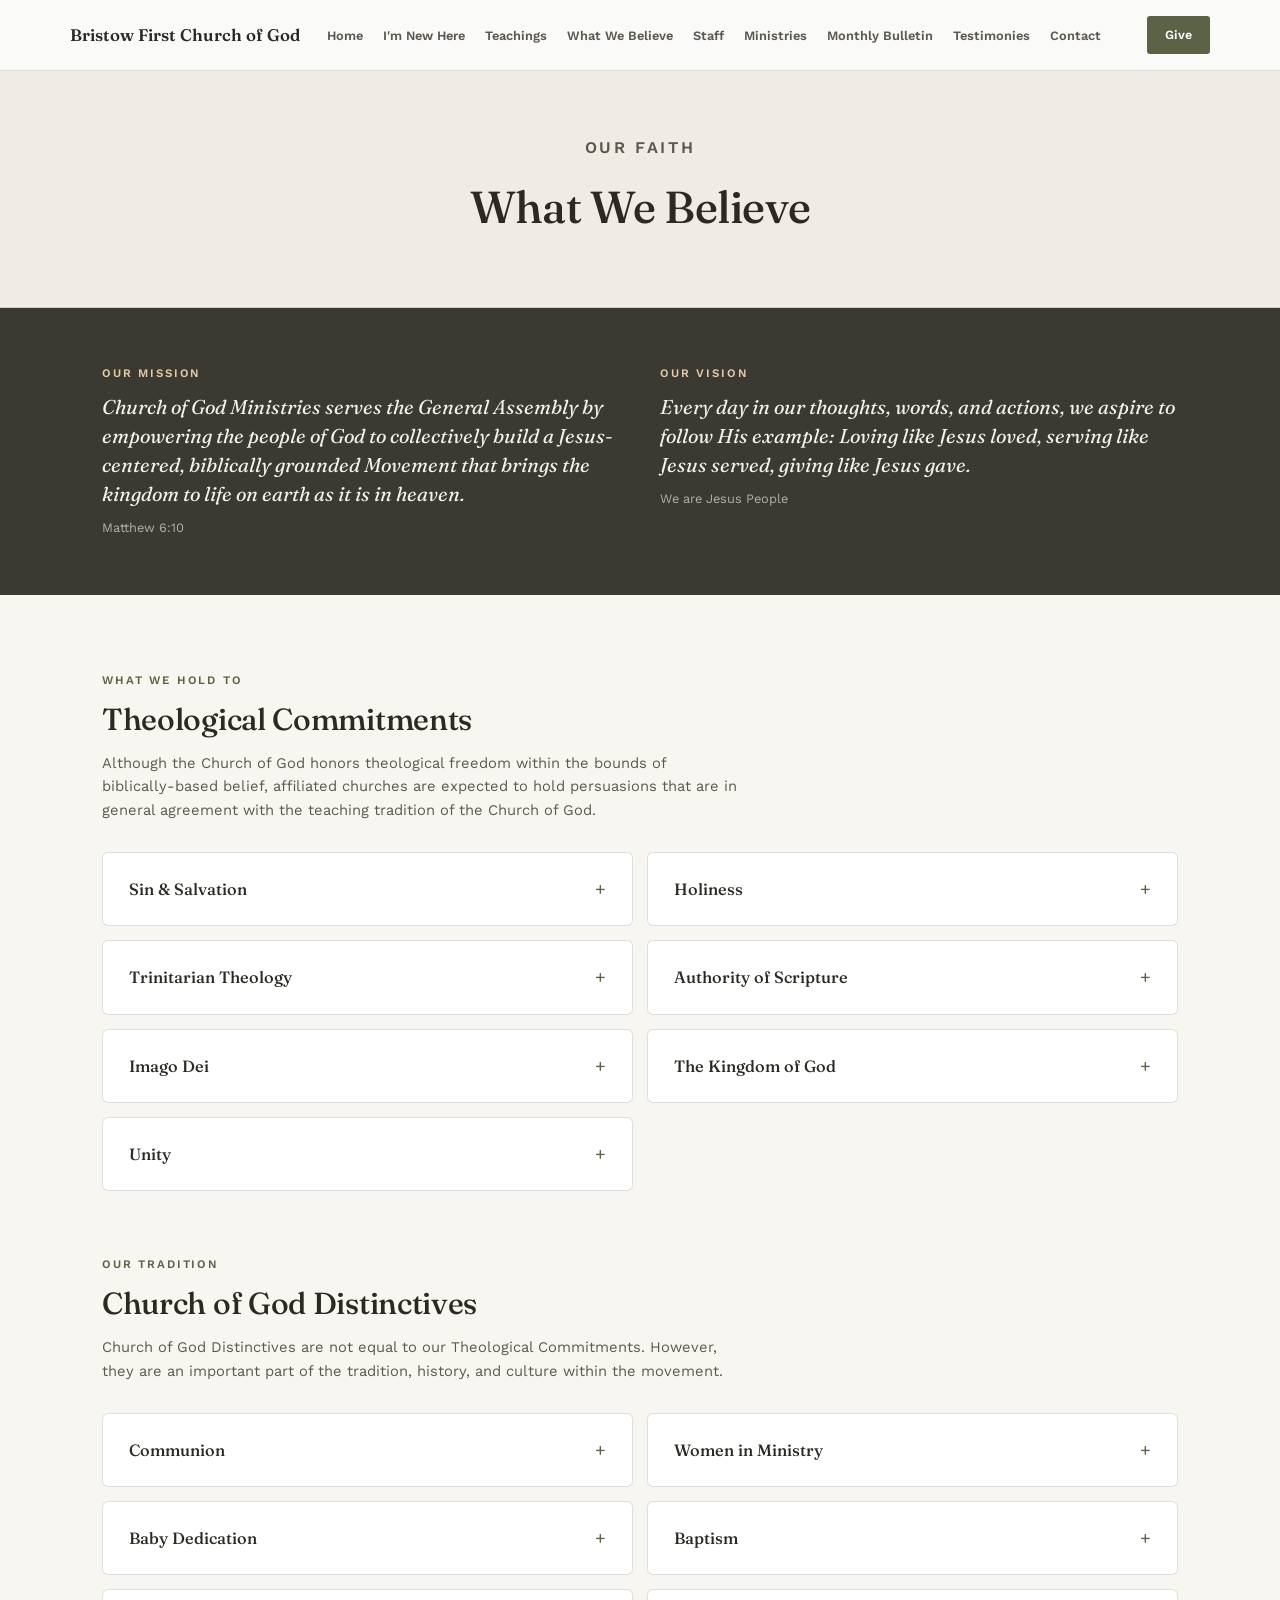
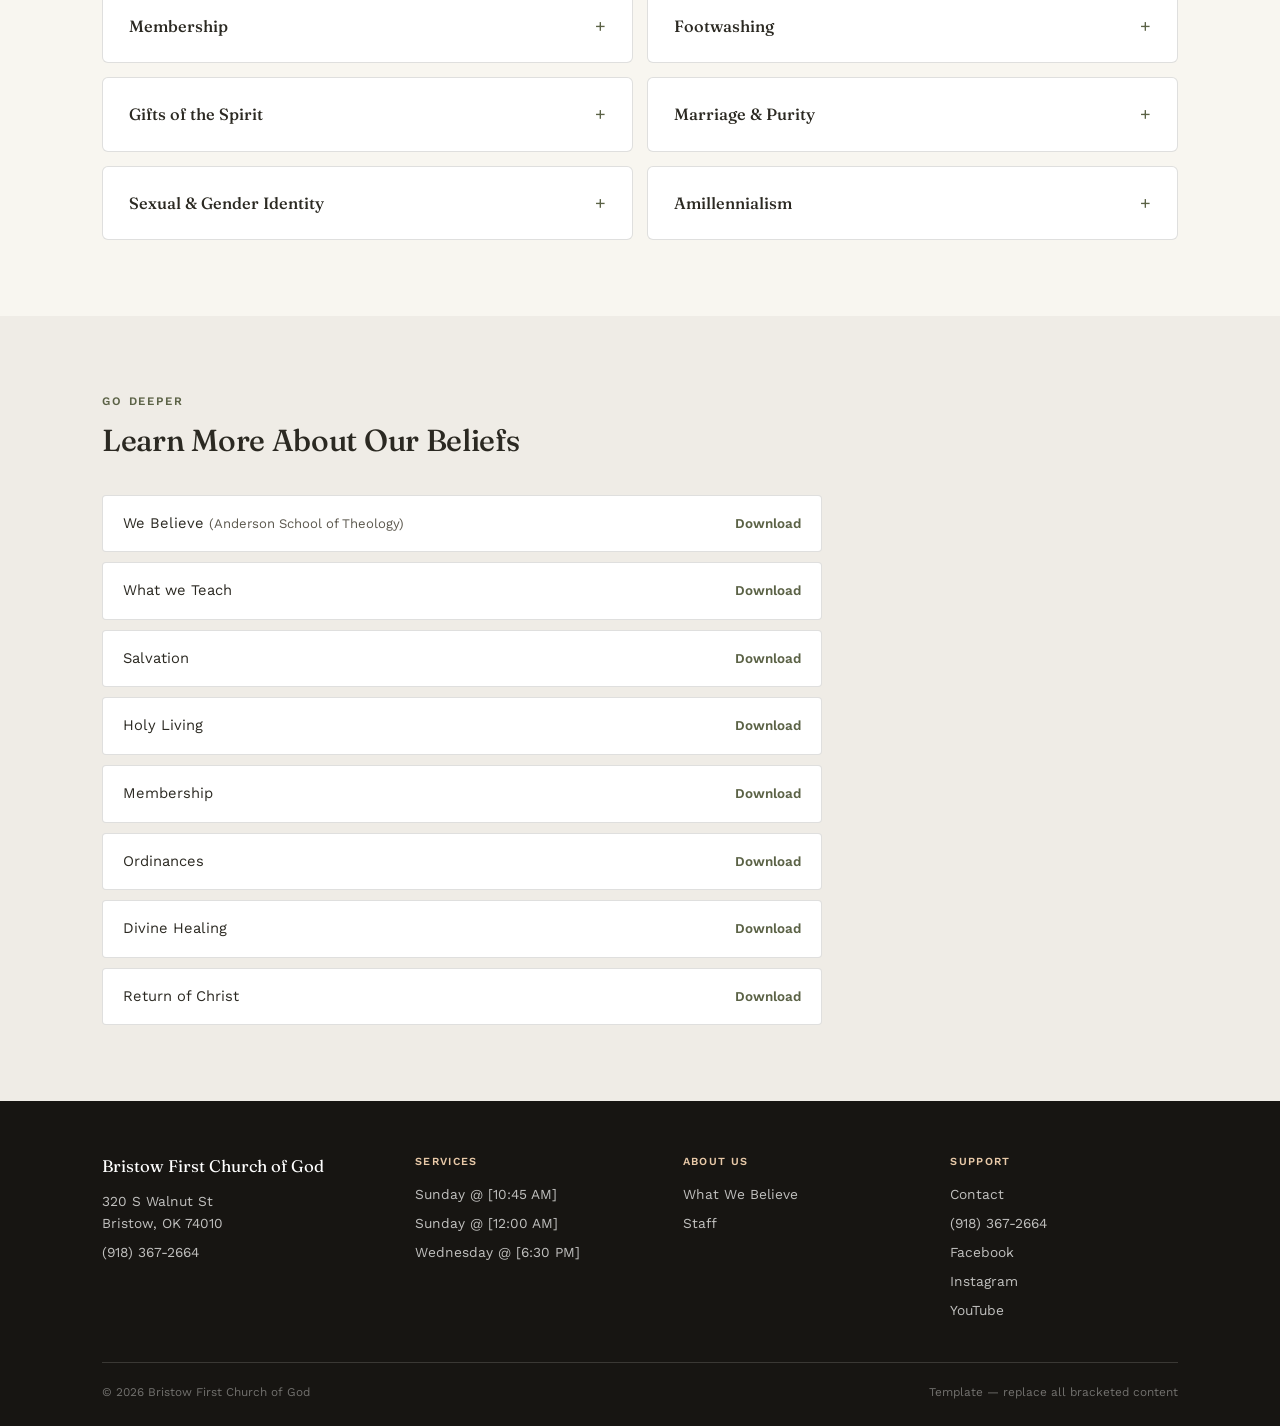
==== commit c6c87796: "new what we believe page" ====
--- a/believe.html
+++ b/believe.html
@@ -48,67 +48,118 @@
   <div class="wrap">
     <p class="eyebrow">Our Faith</p>
     <h1>What We Believe</h1>
-    <p>Church of God Ministries serves the General Assembly by empowering the people of God to collectively 
-      build a Jesus-centered, biblically grounded Movement that brings the kingdom to life on earth as it is in heaven. (Matthew 6:10)</p>
+  </div>
+</section>
+
+<section class="mv-band">
+  <div class="wrap mv-grid">
+    <div class="mv-card">
+      <p class="eyebrow" style="color:#E8C9A8;">Our Mission</p>
+      <p class="mv-text">Church of God Ministries serves the General Assembly by empowering the people of God to collectively build a Jesus-centered, biblically grounded Movement that brings the kingdom to life on earth as it is in heaven.</p>
+      <p class="mv-ref">Matthew 6:10</p>
+    </div>
+    <div class="mv-card">
+      <p class="eyebrow" style="color:#E8C9A8;">Our Vision</p>
+      <p class="mv-text">Every day in our thoughts, words, and actions, we aspire to follow His example: Loving like Jesus loved, serving like Jesus served, giving like Jesus gave.</p>
+      <p class="mv-ref">We are Jesus People</p>
+    </div>
   </div>
 </section>
 
 <section>
-    <div class="belief-item">
-      <h3>SIN AND SALVATION</h3>
-      <p>We are Wesleyan Holiness Arminian in our understanding that mankind has been endowed with free will 
-        and is responsible to participate in choosing salvation. We proclaim that Jesus died for everyone 
-        and that anyone who repents and accepts the sacrifice of Christ on the cross for the forgiveness 
-        of their sins is saved. We further believe that since we have free will to accept or reject salvation, 
-        our free will also allows us to choose to disobey and reject God’s will, thereby forfeiting salvation.</p>
-    </div>
-    <div class="belief-item">
-      <h3>HOLINESS</h3>
-      <p>As Wesleyan Holiness Arminians with free(d) will, we are called to live our lives as a reflection of 
-        the Holy God who created us, the sinless Savior that died for us, and the Holy Spirit that infills us. 
-        We believe that holiness is lived out daily and is relational and therefore informs and impacts how we 
-        treat every person. This theological commitment addresses the power to live with victory over sin. 
-        We are not still prisoners to a sinful nature, but by the strength of the Holy Spirit in our life we are 
-        able to overcome temptation and sin.</p>
-    </div>
-    <div class="belief-item">
-      <h3>TRINITARIAN THEOLOGY</h3>
-      <p>Trinitarian theology strikes at the most foundational question of religion: “Who is God?” The doctrine of 
-        the Trinity means that there is one God who eternally exists as three distinct Persons the Father, Son, and 
-        Holy Spirit. Stated differently, God is one in essence and three in person. These definitions express three 
-        crucial truths: The Father, Son, and Holy Spirit are distinct Persons. Each Person is fully God. There is only 
-        one God.</p>
-    </div>
-    <div class="belief-item">
-      <h3>THE NATURE AND AUTHORITY OF THE BIBLE</h3>
-      <p>The Church of God holds to the teaching that all of the Bible’s 66 books are writings by authors who were inspired 
-        by God and that as such the Bible is the authoritative word of God that guides our daily lives and gives us understanding 
-        and godly wisdom. While some would suggest that these 66 books are simply a collection of stories of people who loved 
-        God and served Him and their interpretation of their God journey, we would declare that the messages of the Bible are 
-        inspired and trustworthy for guiding our lives.</p>
-    </div>
-    <div class="belief-item">
-      <h3>IMAGO DEI</h3>
-      <p>The creation story unfolds with such a powerful display of God’s forethought in all that God created. But in one final 
-        act of sovereignty and creation the triune Godhead declares there will be one more distinct living being: “humankind, 
-        created in our image!” From creation forward, God has had a different relationship, connection, and role with this 
-        “Imago Dei” than with any other part of His creation. Grasping this theological understanding and being committed to the 
-        implications of this truth changes how we see every other person!</p>
-    </div>
-    <div class="belief-item">
-      <h3>THE KINGDOM OF GOD</h3>
-      <p>The Kingdom of God is probably one of the most common themes discussed and preached, and one of the least truly understood 
-        or lived out fully. The Church of God has an Amillennial view of the Kingdom of God. The King has already won the battle, on 
-        Calvary and over death and the grave, and therefore, the Kingdom is reigning here and now, and as such, Kingdom citizens fully 
-        have the power to live victoriously in Christ daily. We do not teach a future battle or that Christ will set up a throne on 
-        earth for a certain number of years. Rather, Jesus has won the battle, and His throne is in the heart of those who receive 
-        His salvation and follow Him in discipleship.</p>
-    </div>
-    <div class="belief-item">
-      <h3>UNITY</h3>
-      <p>We are called by God to live in unity with our brothers and sisters in Christ. Not culture, nor ethnicity, gender, or age 
-        should separate us or prevent us from being fully embraced by one another and allowing every person to fully utilize the gifts 
-        and callings that God has invested in them. </p>
+  <div class="wrap">
+
+    <div class="belief-section-head">
+      <p class="eyebrow">What We Hold To</p>
+      <h2>Theological Commitments</h2>
+      <p class="belief-section-sub">Although the Church of God honors theological freedom within the bounds of biblically-based belief, affiliated churches are expected to hold persuasions that are in general agreement with the teaching tradition of the Church of God.</p>
+    </div>
+
+    <div class="commitments-grid">
+      <details class="commitment-card">
+        <summary><span>Sin &amp; Salvation</span></summary>
+        <p>We are Wesleyan Holiness Arminian in our understanding that mankind has been endowed with free will and is responsible to participate in choosing salvation. We proclaim that Jesus died for everyone and that anyone who repents and accepts the sacrifice of Christ on the cross for the forgiveness of their sins is saved. We further believe that since we have free will to accept or reject salvation, our free will also allows us to choose to disobey and reject God’s will, thereby forfeiting salvation.</p>
+      </details>
+      <details class="commitment-card">
+        <summary><span>Holiness</span></summary>
+        <p>As Wesleyan Holiness Arminians with free(d) will, we are called to live our lives as a reflection of the Holy God who created us, the sinless Savior that died for us, and the Holy Spirit that infills us.
+
+
+We believe that holiness is lived out daily and is relational and therefore informs and impacts how we treat every person. This theological commitment addresses the power to live with victory over sin. We are not still prisoners to a sinful nature, but by the strength of the Holy Spirit in our life we are able to overcome temptation and sin.</p>
+      </details>
+      <details class="commitment-card">
+        <summary><span>Trinitarian Theology</span></summary>
+        <p>Trinitarian theology strikes at the most foundational question of religion: “Who is God?” The doctrine of the Trinity means that there is one God who eternally exists as three distinct Persons:
+
+
+the Father, Son, and Holy Spirit. Stated differently, God is one in essence and three in person. These definitions express three crucial truths: The Father, Son, and Holy Spirit are distinct Persons. Each Person is fully God. There is only one God.</p>
+      </details>
+      <details class="commitment-card">
+        <summary><span>Authority of Scripture</span></summary>
+        <p>The Church of God holds to the teaching that all of the Bible’s 66 books are writings by authors who were inspired by God
+
+
+and that as such the Bible is the authoritative word of God that guides our daily lives and gives us understanding and godly wisdom. While some would suggest that these 66 books are simply a collection of stories of people who loved God and served Him and their interpretation of their God journey, we would declare that the messages of the Bible are inspired and trustworthy for guiding our lives.</p>
+      </details>
+      <details class="commitment-card">
+        <summary><span>Imago Dei</span></summary>
+        <p>The creation story unfolds with such a powerful display of God’s forethought in all that God created. But in one final act of sovereignty and creation the triune Godhead declares there will be one more distinct living being:
+
+
+“humankind, created in our image!” From creation forward, God has had a different relationship, connection, and role with this “Imago Dei” than with any other part of His creation. Grasping this theological understanding and being committed to the implications of this truth changes how we see every other person!</p>
+      </details>
+      <details class="commitment-card">
+        <summary><span>The Kingdom of God</span></summary>
+        <p>The Kingdom of God is probably one of the most common themes discussed and preached, and one of the least truly understood or lived out fully. The Church of God has an Amillennial view of the Kingdom of God.
+
+
+The King has already won the battle, on Calvary and over death and the grave, and therefore, the Kingdom is reigning here and now, and as such, Kingdom citizens fully have the power to live victoriously in Christ daily. We do not teach a future battle or that Christ will set up a throne on earth for a certain number of years. Rather, Jesus has won the battle, and His throne is in the heart of those who receive His salvation and follow Him in discipleship.</p>
+      </details>
+      <details class="commitment-card">
+        <summary><span>Unity</span></summary>
+        <p>We are called by God to live in unity with our brothers and sisters in Christ. Not culture, nor ethnicity, gender, or age should separate us or prevent us from being fully embraced by one another
+
+
+and allowing every person to fully utilize the gifts and callings that God has invested in them. </p>
+      </details>
+    </div>
+
+    <div class="belief-section-head" style="margin-top:64px;">
+      <p class="eyebrow">Our Tradition</p>
+      <h2>Church of God Distinctives</h2>
+      <p class="belief-section-sub">Church of God Distinctives are not equal to our Theological Commitments. However, they are an important part of the tradition, history, and culture within the movement.</p>
+    </div>
+
+    <div class="commitments-grid distinctives">
+      <details class="commitment-card"><summary><span>Communion</span></summary><p>Congregations in the Church of God practice communion in a variety of ways and various times. However, in the Church of God we do teach that the bread and cup are symbols of Christ’s body and blood, and we share communion to remember His sacrifice for us on Calvary and to look forward to His coming again to receive us into heaven.</p></details>
+      <details class="commitment-card"><summary><span>Women in Ministry</span></summary><p>The Church of God has embraced the truth that God is no respecter of persons and that He calls and gifts each of us according to His will, irrespective of gender, ethnicity, or age. We believe that the gifts of the Holy Spirit are active and in place in the body of Christ and that women as well as men may experience the calling and gifting of God for any position or role in the church.</p></details>
+      <details class="commitment-card"><summary><span>Baby Dedication</span></summary><p>We do not baptize babies because we practice “believer” baptism. However, we do invite and encourage parents to bring their children to the altar and dedicate themselves to raising their children to know, love and serve God by how they live out Christ in the home and how they teach their children.</p></details>
+      <details class="commitment-card"><summary><span>Baptism</span></summary><p>The Church of God teaches that baptism is the outward expression of the inward works of salvation. Baptism is not required for salvation but is the witness that we have died to sin and have been raised to new life in Christ.</p></details>
+      <details class="commitment-card"><summary><span>Membership</span></summary><p>We do not have formal membership but believe that salvation makes each person a member of God’s family.</p></details>
+      <details class="commitment-card"><summary><span>Footwashing</span></summary><p>The ordinance of foot washing has been practiced by the church since it was first instituted by Christ. The ordinance of feet washing reenacts the servant example that Christ established during the Passover meal in John 13:1-17. Each ordinance helps us remember that we are part of the family of Christ and helps us deepen our connection with all those who have come before us and those who will follow after us. The Church of God recognizes three ordinances: communion, baptism, and foot washing.</p></details>
+      <details class="commitment-card"><summary><span>Gifts of the Spirit</span></summary><p>We believe the gifts of the Holy Spirit continue to be given to each person for the edification of the body of Christ. These gifts are not for the advancement of a person, but rather for the church to be effective in her mission and ministry. The Church of God historically has interpreted the gift of tongues as God giving an individual the ability to understand or speak another language for the purpose of furthering the gospel, or as a private prayer language used for personal edification.</p></details>
+      <details class="commitment-card"><summary><span>Marriage &amp; Purity</span></summary><p>The Church of God continues to define marriage as a union between one man and one woman intended to remain until death parts them. Sexual purity includes recognizing that our bodies are the temple of God, and that all people have been created in the image of God, and therefore, our relationships in thought and action ought to reflect those truths. It is God’s will that all people experience wholeness and live lives of holiness. This includes the stewardship and management of our sexuality within the Lord’s boundaries of reserving sexual union for marriage and practicing chastity when not in that covenantal relationship.</p></details>
+      <details class="commitment-card"><summary><span>Sexual &amp; Gender Identity</span></summary><p>The Church of God holds that there are two genders, male and female. Homosexuality and other LBGTQ alternative relationships are not recognized as biblically acceptable. However, the church is still on mission to respond with love, compassion, grace, mercy, and truth to all people. This distinctive is perhaps the most difficult to address. The widespread change in laws and acceptance has now created a challenge for the Church of God and other Wesleyan Holiness faith groups to discern how to reach with love and teach with truth.</p></details>
+      <details class="commitment-card"><summary><span>Amillennialism</span></summary><p>The Church of God has historically stood firmly in the Amillennial camp, believing that Jesus established His Kingdom in the hearts of men and women when He came the first time (John 18:36; Luke 17:20-21), and we are reigning right now! We do not teach that 666 is a physical mark but rather a spiritual witness. We do not teach that Jesus will return to earth and set up a throne on earth for 1000 years, but rather, he has established his rule in the hearts and lives of His people right now and is reigning now with power over sin and death. We do not teach a future battle on horseback called Armageddon; but rather, we are in the battle for good and evil now as we live the word and will of God daily in a broken and lost world.</p></details>
+    </div>
+  </div>
+</section>
+
+<section class="downloads-band">
+  <div class="wrap">
+    <div class="belief-section-head">
+      <p class="eyebrow">Go Deeper</p>
+      <h2>Learn More About Our Beliefs</h2>
+    </div>
+    <div class="downloads-list">
+      <a href="webelieve_ausot.pdf" class="download-row" download><span>We Believe <em>(Anderson School of Theology)</em></span><span class="download-btn">Download</span></a>
+      <a href="whatweteach_callen.pdf" class="download-row" download><span>What we Teach</span><span class="download-btn">Download</span></a>
+      <a href="salvation_newell.pdf" class="download-row" download><span>Salvation</span><span class="download-btn">Download</span></a>
+      <a href="holyliving_newell.pdf" class="download-row" download><span>Holy Living</span><span class="download-btn">Download</span></a>
+      <a href="membership_newell.pdf" class="download-row" download><span>Membership</span><span class="download-btn">Download</span></a>
+      <a href="ordinances_newell.pdf" class="download-row" download><span>Ordinances</span><span class="download-btn">Download</span></a>
+      <a href="divinehealing_newell.pdf" class="download-row" download><span>Divine Healing</span><span class="download-btn">Download</span></a>
+      <a href="returnofchrist_newell.pdf" class="download-row" download><span>Return of Christ</span><span class="download-btn">Download</span></a>
     </div>
   </div>
 </section>
@@ -167,4 +218,4 @@
   }
 </script>
 </body>
-</html>
+</html>
--- a/styles.css
+++ b/styles.css
@@ -352,6 +352,57 @@
   background: var(--panel); border: 1px dashed var(--accent);
   border-radius: 6px; padding: 18px 22px; font-size: 0.86rem; color: var(--ink-soft);
   margin-bottom: 44px;
+}
+.belief-placeholder-flag a { color: var(--accent); font-weight: 600; text-decoration: underline; }
+
+/* Mission / Vision band */
+.mv-band { background: var(--accent-deep); padding: 56px 0; }
+.mv-grid { display: grid; grid-template-columns: 1fr 1fr; gap: 40px; }
+.mv-card { color: #fff; }
+.mv-text { font-family: 'Fraunces', serif; font-style: italic; font-size: 1.25rem; font-weight: 400; line-height: 1.45; margin: 10px 0 10px; color: #F4F1EA; }
+.mv-ref { font-size: 0.8rem; color: rgba(255,255,255,0.6); }
+
+/* Section heads within the beliefs page */
+.belief-section-head { max-width: 640px; margin: 0 0 30px; }
+.belief-section-head h2 { font-size: clamp(1.5rem, 2.6vw, 1.9rem); margin-top: 6px; }
+.belief-section-sub { color: var(--ink-soft); font-size: 0.92rem; margin-top: 8px; }
+
+/* Expandable belief cards */
+.commitments-grid { display: grid; grid-template-columns: repeat(2, 1fr); gap: 14px; }
+.commitments-grid.distinctives { grid-template-columns: repeat(2, 1fr); }
+.commitment-card {
+  background: #fff; border: 1px solid var(--line); border-radius: 6px;
+  padding: 4px 4px; overflow: hidden;
+}
+.commitment-card summary {
+  list-style: none; cursor: pointer; padding: 18px 22px;
+  font-family: 'Fraunces', serif; font-size: 1.02rem; font-weight: 500;
+  display: flex; align-items: center; justify-content: space-between; gap: 12px;
+}
+.commitment-card summary::-webkit-details-marker { display: none; }
+.commitment-card summary::after {
+  content: "+"; font-family: 'Work Sans', sans-serif; font-size: 1.1rem; font-weight: 400;
+  color: var(--accent); flex-shrink: 0; transition: transform 0.2s ease;
+}
+.commitment-card[open] summary::after { transform: rotate(45deg); }
+.commitment-card[open] summary { border-bottom: 1px solid var(--line); }
+.commitment-card p { color: var(--ink-soft); font-size: 0.92rem; padding: 4px 22px 20px; }
+
+/* Downloads */
+.downloads-band { background: var(--panel); }
+.downloads-list { display: grid; gap: 10px; max-width: 720px; }
+.download-row {
+  display: flex; justify-content: space-between; align-items: center;
+  background: #fff; border: 1px solid var(--line); border-radius: 4px;
+  padding: 16px 20px; font-size: 0.92rem;
+}
+.download-row em { color: var(--ink-soft); font-style: normal; font-size: 0.82rem; }
+.download-btn { color: var(--accent); font-weight: 600; font-size: 0.84rem; }
+.download-row:hover .download-btn { text-decoration: underline; }
+
+@media (max-width: 900px) {
+  .mv-grid { grid-template-columns: 1fr; gap: 28px; }
+  .commitments-grid, .commitments-grid.distinctives { grid-template-columns: 1fr; }
 }
 
 /* ==========================================================
